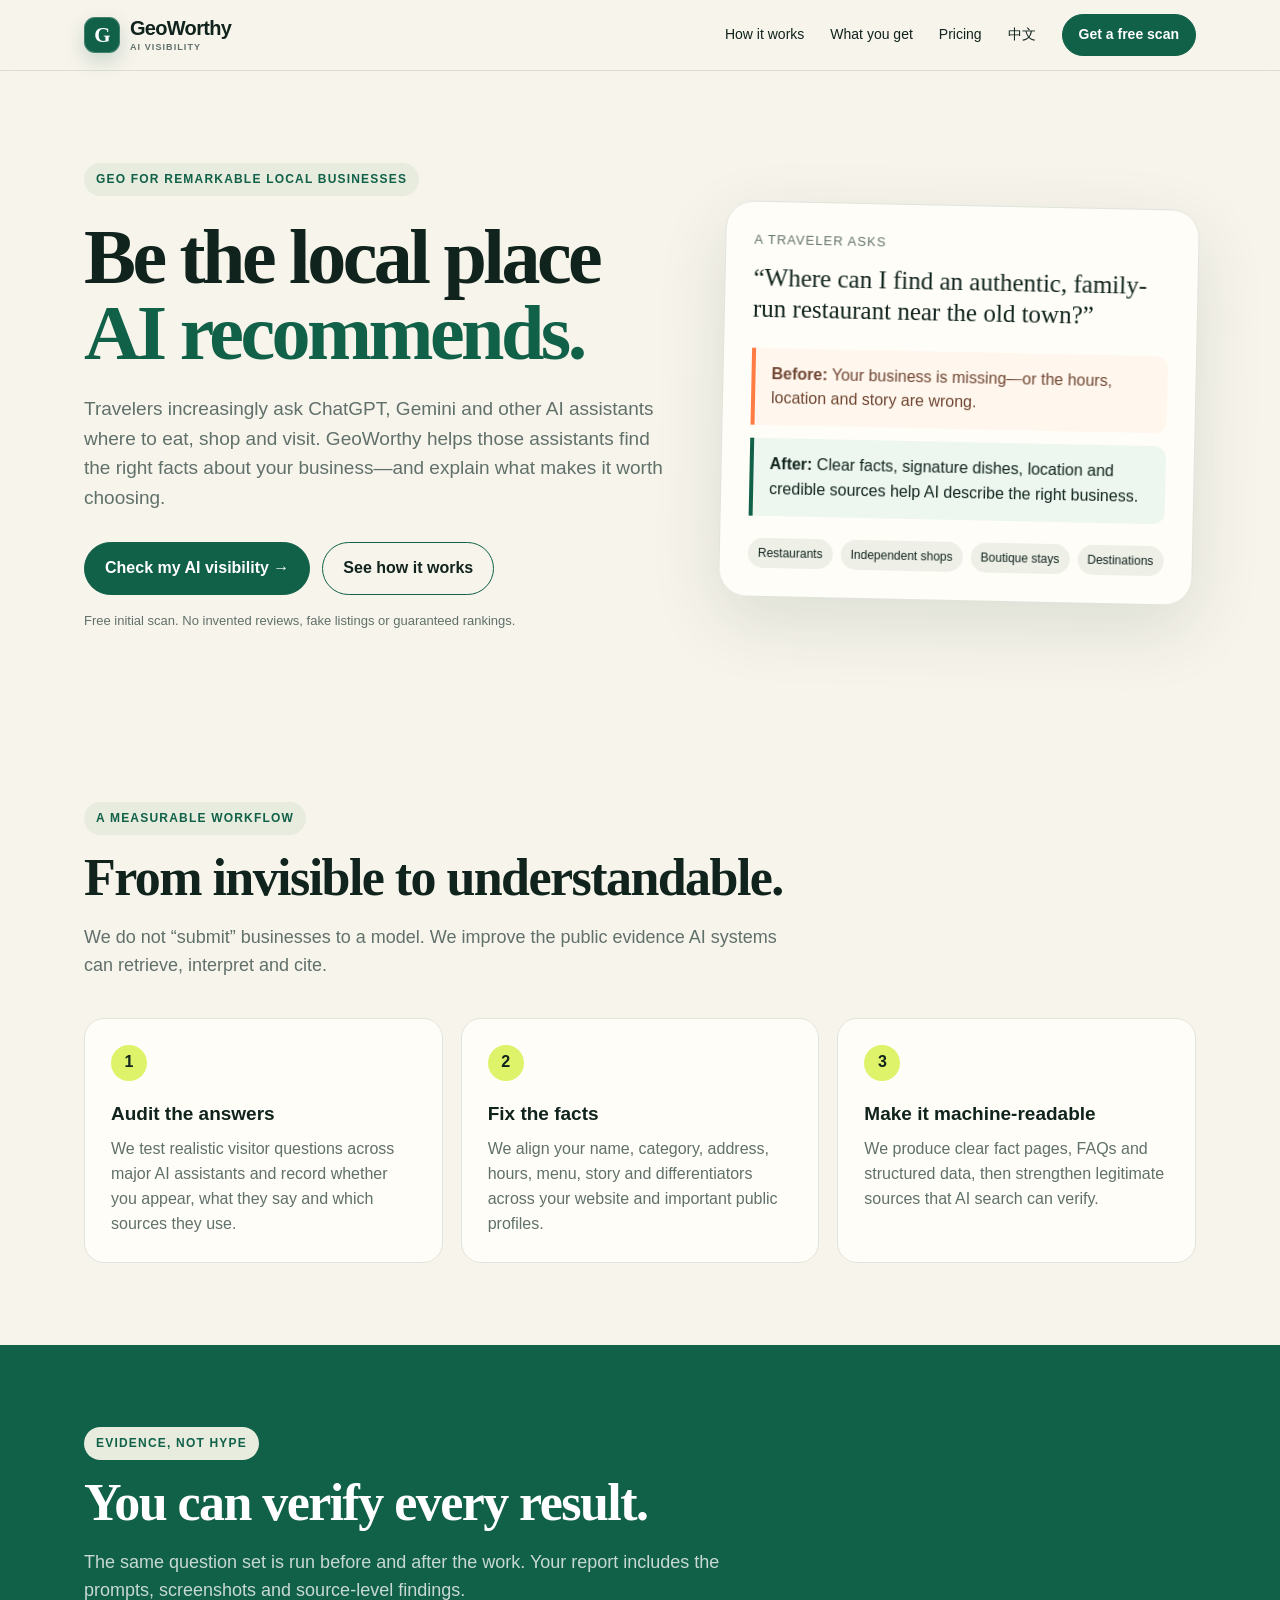
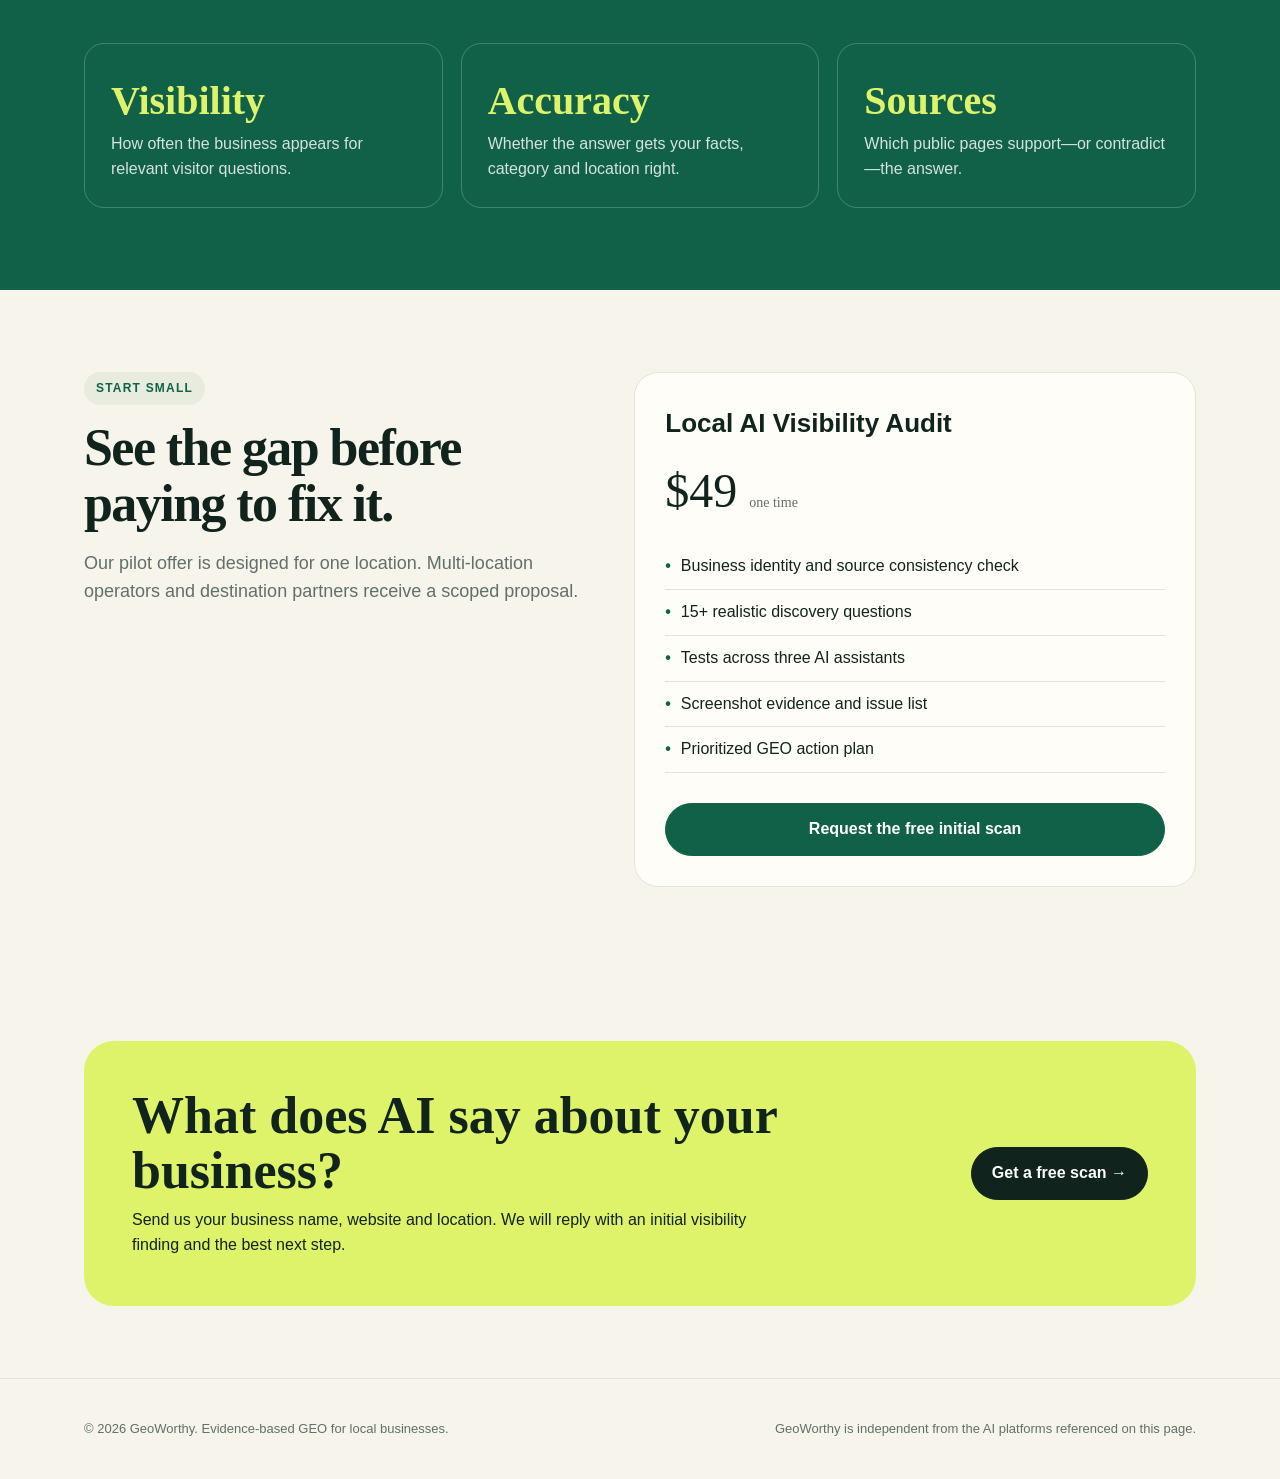
==== en.html @ 6288dee3 "feat: launch GeoWorthy brand site" ====
<!doctype html>
<html lang="en">
<head>
  <meta charset="utf-8">
  <meta name="viewport" content="width=device-width,initial-scale=1">
  <title>GeoWorthy for Local Business — Be recommended by AI</title>
  <meta name="description" content="AI visibility audits and GEO optimization for restaurants, cafés, independent shops, boutique hotels and destinations. Make your business easier for ChatGPT, Gemini and other AI assistants to find, understand and recommend.">
  <link rel="canonical" href="https://geoworthy.com/en.html">
  <link rel="alternate" hreflang="zh-CN" href="https://geoworthy.com/">
  <meta property="og:type" content="website">
  <meta property="og:title" content="GeoWorthy — Be the local place AI recommends">
  <meta property="og:description" content="GEO for remarkable restaurants, shops, stays and destinations. Evidence-based, transparent and verifiable.">
  <link rel="stylesheet" href="https://cdnjs.cloudflare.com/ajax/libs/animate.css/4.1.1/animate.min.css">
  <script type="application/ld+json">
  {
    "@context":"https://schema.org",
    "@type":"Service",
    "name":"GeoWorthy GEO for Local Business",
    "serviceType":"Generative Engine Optimization for local businesses",
    "provider":{"@type":"Organization","name":"GeoWorthy","url":"https://geoworthy.com/"},
    "areaServed":"Worldwide",
    "audience":{"@type":"BusinessAudience","audienceType":"Restaurants, cafés, independent shops, boutique hotels and destinations"},
    "description":"AI visibility auditing and evidence-based GEO optimization that helps local businesses become easier for AI assistants to find, understand and recommend."
  }
  </script>
  <style>
    :root{--ink:#10231d;--muted:#60706a;--paper:#f7f4eb;--card:#fffdf7;--line:#dfe4dc;--green:#116149;--lime:#dff36a;--orange:#ff7d45;--max:1160px}
    *{box-sizing:border-box}html{scroll-behavior:smooth}body{margin:0;color:var(--ink);background:var(--paper);font-family:Inter,ui-sans-serif,-apple-system,BlinkMacSystemFont,"Segoe UI",sans-serif;line-height:1.55}a{color:inherit;text-decoration:none}.wrap{max-width:var(--max);margin:auto;padding:0 24px}
    nav{position:sticky;top:0;z-index:10;background:rgba(247,244,235,.9);backdrop-filter:blur(14px);border-bottom:1px solid rgba(16,35,29,.1)}.nav{height:70px;display:flex;align-items:center;justify-content:space-between}.brand{display:flex;align-items:center;gap:10px;font-weight:850;font-size:20px;letter-spacing:-.035em}.mark{width:36px;height:36px;border-radius:11px;background:var(--green);color:white;display:grid;place-items:center;font:800 21px/1 Georgia,serif;box-shadow:inset 0 0 0 1px rgba(255,255,255,.2),0 8px 20px rgba(17,97,73,.2)}.brand-copy{display:flex;flex-direction:column;line-height:1}.brand-copy small{font-size:9px;letter-spacing:.12em;text-transform:uppercase;color:var(--muted);margin-top:5px}.links{display:flex;align-items:center;gap:26px;font-size:14px}.btn{display:inline-flex;align-items:center;justify-content:center;padding:13px 20px;border-radius:999px;font-weight:750;border:1px solid var(--green);transition:.2s}.btn:hover{transform:translateY(-2px)}.primary{background:var(--green);color:white}.secondary{background:transparent}.small{padding:9px 16px}
    .hero{padding:92px 0 76px;overflow:hidden}.hero-grid{display:grid;grid-template-columns:1.1fr .9fr;gap:58px;align-items:center}.kicker{display:inline-block;padding:7px 12px;border-radius:999px;background:#e7ecde;color:var(--green);font-size:12px;font-weight:850;letter-spacing:.1em;text-transform:uppercase}.hero h1{font-family:Georgia,serif;font-size:clamp(46px,6.5vw,78px);line-height:.98;letter-spacing:-.045em;margin:23px 0}.hero h1 em{font-style:normal;color:var(--green);position:relative}.sub{font-size:19px;color:var(--muted);max-width:650px}.actions{display:flex;gap:12px;flex-wrap:wrap;margin:30px 0 16px}.note{font-size:13px;color:var(--muted)}
    .answer{background:var(--card);border:1px solid var(--line);border-radius:28px;padding:28px;box-shadow:0 24px 70px rgba(27,62,48,.12);transform:rotate(1.2deg)}.ask{font-size:13px;color:var(--muted);text-transform:uppercase;letter-spacing:.08em}.question{font-family:Georgia,serif;font-size:25px;line-height:1.25;margin:12px 0 23px}.result{border-left:4px solid var(--orange);padding:14px 16px;background:#fff6ed;border-radius:0 12px 12px 0;color:#6e4531}.result.good{border-color:var(--green);background:#edf7ef;color:var(--ink);margin-top:13px}.tagrow{display:flex;flex-wrap:wrap;gap:8px;margin-top:22px}.tag{font-size:12px;padding:6px 10px;border-radius:999px;background:#eef0e7}
    section{padding:82px 0}.section-title{font-family:Georgia,serif;font-size:clamp(34px,5vw,52px);line-height:1.08;letter-spacing:-.03em;margin:15px 0}.section-lead{font-size:18px;color:var(--muted);max-width:700px}.grid{display:grid;grid-template-columns:repeat(3,1fr);gap:18px;margin-top:38px}.card{background:var(--card);border:1px solid var(--line);border-radius:20px;padding:26px}.num{display:grid;place-items:center;width:36px;height:36px;border-radius:50%;background:var(--lime);font-weight:900}.card h3{font-size:19px;margin:18px 0 9px}.card p{margin:0;color:var(--muted)}
    .proof{background:var(--green);color:white}.proof .section-lead{color:#c8d8d2}.metric-grid{display:grid;grid-template-columns:repeat(3,1fr);gap:18px;margin-top:38px}.metric{border:1px solid rgba(255,255,255,.22);border-radius:20px;padding:26px}.metric strong{font-family:Georgia,serif;font-size:40px;color:var(--lime);display:block}.metric span{color:#d6e2de}
    .offer{display:grid;grid-template-columns:.95fr 1.05fr;gap:42px;align-items:start}.offerbox{background:var(--card);border:1px solid var(--line);border-radius:24px;padding:30px}.offerbox h3{font-size:26px;margin:0}.price{font-family:Georgia,serif;font-size:48px;margin:10px 0}.offerbox ul{padding:0;list-style:none}.offerbox li{padding:10px 0;border-bottom:1px solid var(--line)}.offerbox li:before{content:'•';color:var(--green);font-weight:900;margin-right:10px}
    .cta{padding:72px 0}.cta-box{border-radius:30px;background:var(--lime);padding:48px;display:flex;align-items:center;justify-content:space-between;gap:32px}.cta h2{font-family:Georgia,serif;font-size:clamp(34px,5vw,52px);line-height:1.05;margin:0 0 10px}.cta p{margin:0;max-width:650px}.cta .btn{background:var(--ink);border-color:var(--ink);color:white;white-space:nowrap}
    footer{padding:40px 0;border-top:1px solid var(--line)}.foot{display:flex;justify-content:space-between;gap:24px;color:var(--muted);font-size:13px}
    .reveal-ready{opacity:0}.animate__animated{--animate-duration:.72s}
    @media(max-width:850px){.links a:not(.btn){display:none}.hero-grid,.offer{grid-template-columns:1fr}.answer{transform:none}.grid,.metric-grid{grid-template-columns:1fr}.cta-box{display:block}.cta .btn{margin-top:24px}.hero{padding-top:60px}}
  </style>
</head>
<body>
  <nav><div class="wrap nav"><a class="brand" href="./" aria-label="GeoWorthy home"><span class="mark" aria-hidden="true">G</span><span class="brand-copy">GeoWorthy<small>AI visibility</small></span></a><div class="links"><a href="#how">How it works</a><a href="#proof">What you get</a><a href="#offer">Pricing</a><a href="./">中文</a><a class="btn primary small" href="mailto:jetty.lee@icloud.com?subject=Free%20GeoWorthy%20visibility%20scan">Get a free scan</a></div></div></nav>

  <main>
    <header class="hero"><div class="wrap hero-grid">
      <div><span class="kicker animate__animated animate__fadeInDown">GEO for remarkable local businesses</span><h1 class="animate__animated animate__fadeInUp">Be the local place <em>AI recommends.</em></h1><p class="sub">Travelers increasingly ask ChatGPT, Gemini and other AI assistants where to eat, shop and visit. GeoWorthy helps those assistants find the right facts about your business—and explain what makes it worth choosing.</p><div class="actions"><a class="btn primary" href="mailto:jetty.lee@icloud.com?subject=Free%20GeoWorthy%20visibility%20scan&amp;body=Business%20name%3A%0AWebsite%3A%0ACity%20and%20country%3A">Check my AI visibility →</a><a class="btn secondary" href="#how">See how it works</a></div><p class="note">Free initial scan. No invented reviews, fake listings or guaranteed rankings.</p></div>
      <div class="answer"><div class="ask">A traveler asks</div><div class="question">“Where can I find an authentic, family-run restaurant near the old town?”</div><div class="result"><strong>Before:</strong> Your business is missing—or the hours, location and story are wrong.</div><div class="result good"><strong>After:</strong> Clear facts, signature dishes, location and credible sources help AI describe the right business.</div><div class="tagrow"><span class="tag">Restaurants</span><span class="tag">Independent shops</span><span class="tag">Boutique stays</span><span class="tag">Destinations</span></div></div>
    </div></header>

    <section id="how"><div class="wrap"><span class="kicker">A measurable workflow</span><h2 class="section-title">From invisible to understandable.</h2><p class="section-lead">We do not “submit” businesses to a model. We improve the public evidence AI systems can retrieve, interpret and cite.</p><div class="grid">
      <article class="card"><span class="num">1</span><h3>Audit the answers</h3><p>We test realistic visitor questions across major AI assistants and record whether you appear, what they say and which sources they use.</p></article>
      <article class="card"><span class="num">2</span><h3>Fix the facts</h3><p>We align your name, category, address, hours, menu, story and differentiators across your website and important public profiles.</p></article>
      <article class="card"><span class="num">3</span><h3>Make it machine-readable</h3><p>We produce clear fact pages, FAQs and structured data, then strengthen legitimate sources that AI search can verify.</p></article>
    </div></div></section>

    <section id="proof" class="proof"><div class="wrap"><span class="kicker">Evidence, not hype</span><h2 class="section-title">You can verify every result.</h2><p class="section-lead">The same question set is run before and after the work. Your report includes the prompts, screenshots and source-level findings.</p><div class="metric-grid"><div class="metric"><strong>Visibility</strong><span>How often the business appears for relevant visitor questions.</span></div><div class="metric"><strong>Accuracy</strong><span>Whether the answer gets your facts, category and location right.</span></div><div class="metric"><strong>Sources</strong><span>Which public pages support—or contradict—the answer.</span></div></div></div></section>

    <section id="offer"><div class="wrap offer"><div><span class="kicker">Start small</span><h2 class="section-title">See the gap before paying to fix it.</h2><p class="section-lead">Our pilot offer is designed for one location. Multi-location operators and destination partners receive a scoped proposal.</p></div><div class="offerbox"><h3>Local AI Visibility Audit</h3><div class="price">$49 <small style="font:500 14px Inter;color:var(--muted)">one time</small></div><ul><li>Business identity and source consistency check</li><li>15+ realistic discovery questions</li><li>Tests across three AI assistants</li><li>Screenshot evidence and issue list</li><li>Prioritized GEO action plan</li></ul><a class="btn primary" style="width:100%;margin-top:14px" href="mailto:jetty.lee@icloud.com?subject=GeoWorthy%20Local%20AI%20Visibility%20Audit&amp;body=Business%20name%3A%0AWebsite%3A%0ACity%20and%20country%3A">Request the free initial scan</a></div></div></section>

    <section class="cta"><div class="wrap"><div class="cta-box"><div><h2>What does AI say about your business?</h2><p>Send us your business name, website and location. We will reply with an initial visibility finding and the best next step.</p></div><a class="btn" href="mailto:jetty.lee@icloud.com?subject=Free%20GeoWorthy%20visibility%20scan&amp;body=Business%20name%3A%0AWebsite%3A%0ACity%20and%20country%3A">Get a free scan →</a></div></div></section>
  </main>

  <footer><div class="wrap foot"><span>© 2026 GeoWorthy. Evidence-based GEO for local businesses.</span><span>GeoWorthy is independent from the AI platforms referenced on this page.</span></div></footer>
  <script>
    if(!window.matchMedia('(prefers-reduced-motion: reduce)').matches){
      const targets=document.querySelectorAll('section .card,section .metric,section .offerbox,section .section-title,section .section-lead,.cta-box');
      targets.forEach(el=>el.classList.add('reveal-ready'));
      const observer=new IntersectionObserver(entries=>entries.forEach(entry=>{
        if(entry.isIntersecting){entry.target.classList.remove('reveal-ready');entry.target.classList.add('animate__animated','animate__fadeInUp');observer.unobserve(entry.target)}
      }),{threshold:.12});
      targets.forEach(el=>observer.observe(el));
    }
  </script>
</body>
</html>
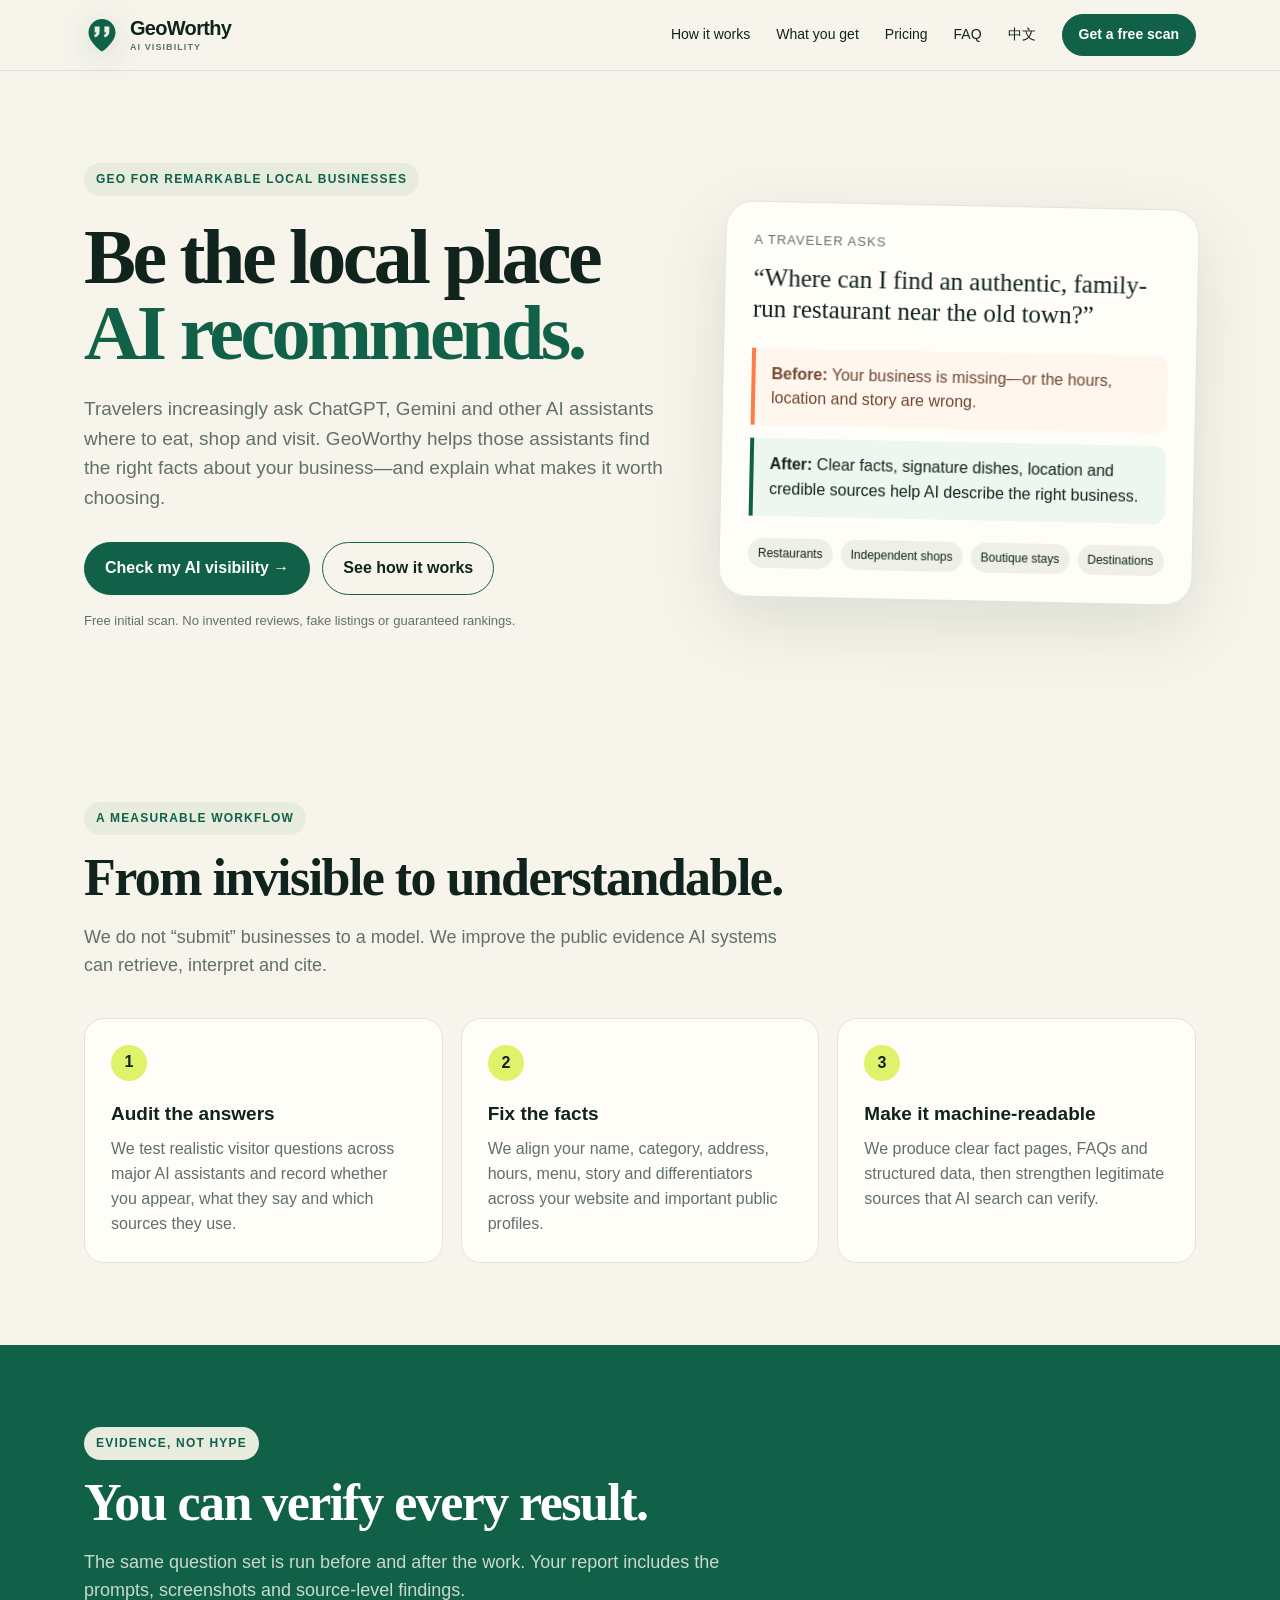
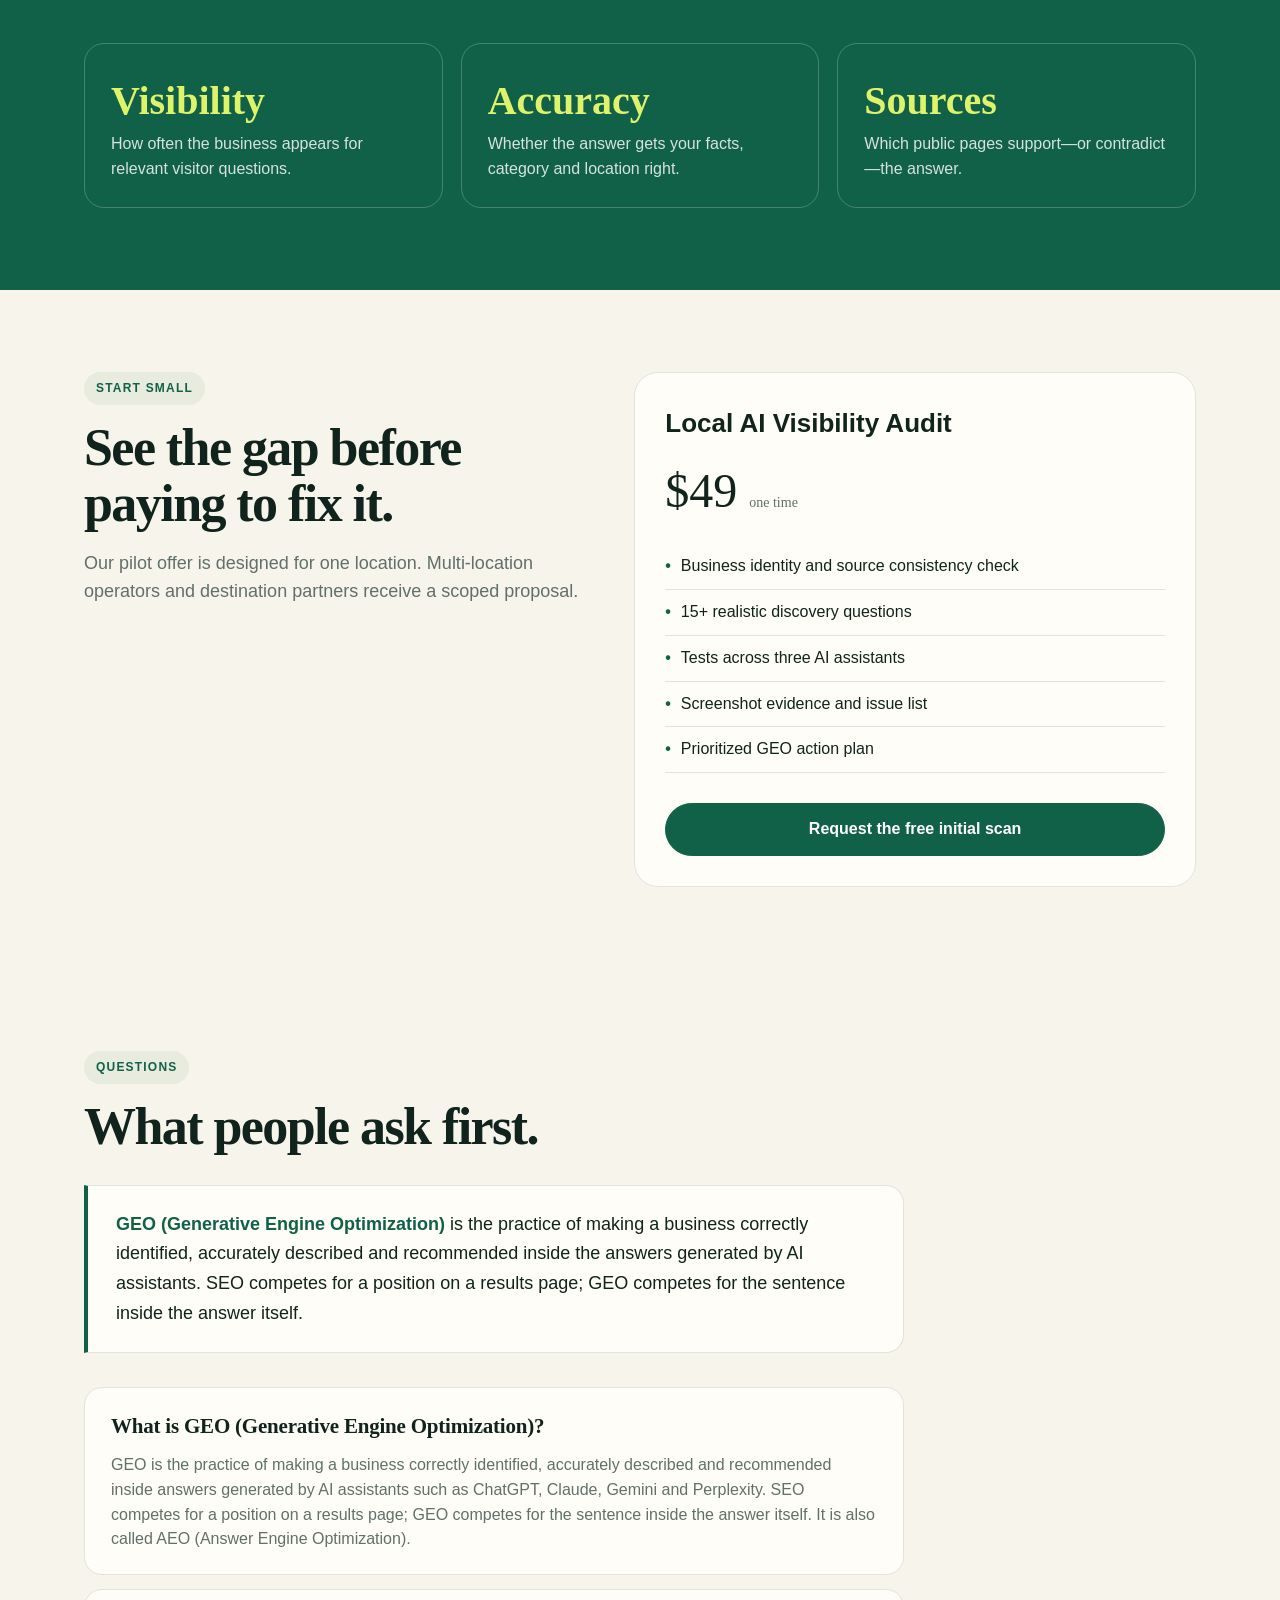
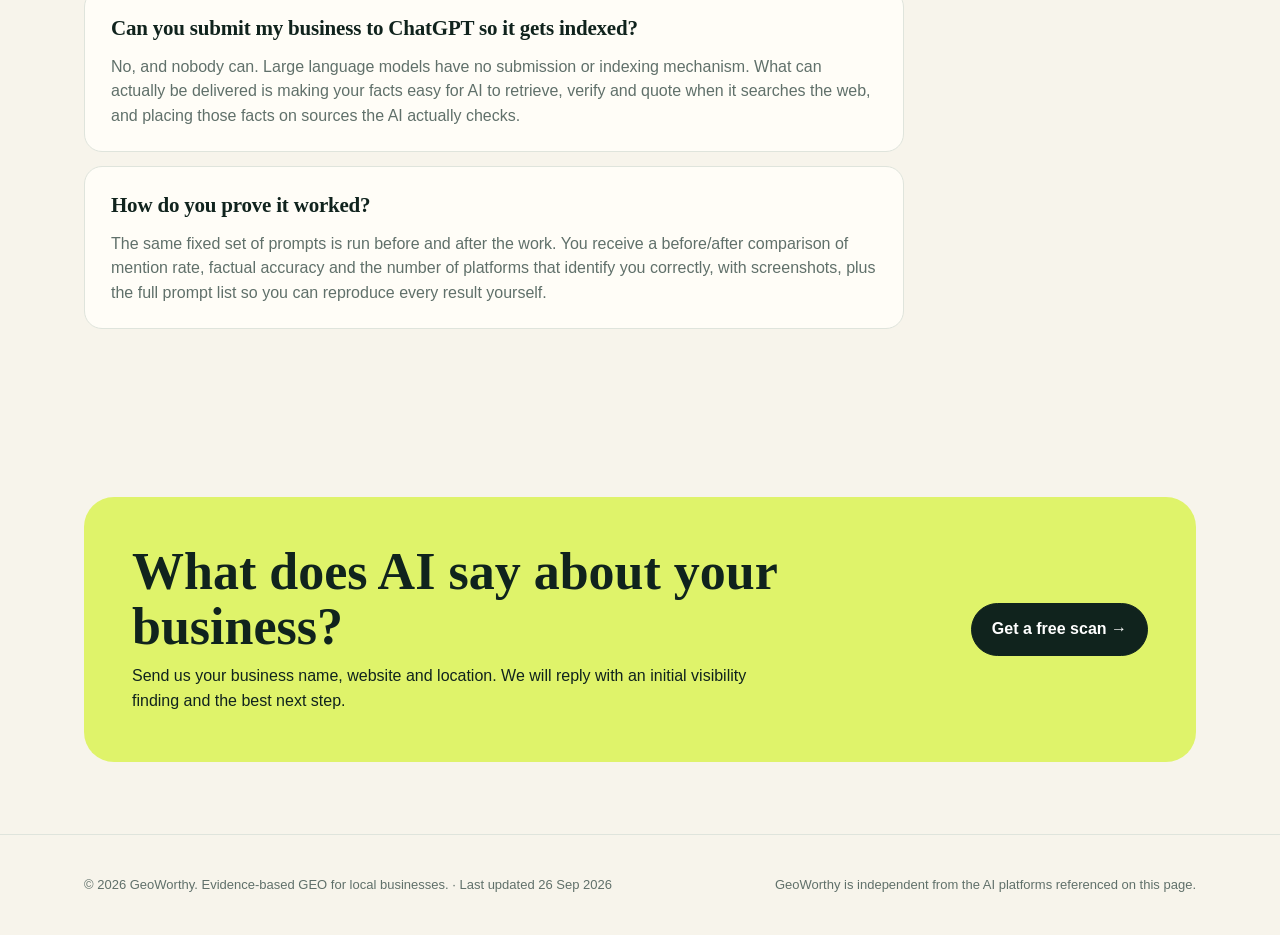
==== commit 321ccce5: "feat(brand+geo): 新 Logo、表单线索直达 Lark、全站 GEO 优化 复现 - 官网只有一个 Georgia 字体的占位字母 G，没有可识别的品牌标识 - sitemap.xml" ====
--- a/en.html
+++ b/en.html
@@ -5,28 +5,169 @@
   <meta name="viewport" content="width=device-width,initial-scale=1">
   <title>GeoWorthy for Local Business — Be recommended by AI</title>
   <meta name="description" content="AI visibility audits and GEO optimization for restaurants, cafés, independent shops, boutique hotels and destinations. Make your business easier for ChatGPT, Gemini and other AI assistants to find, understand and recommend.">
+  <meta name="robots" content="index,follow,max-snippet:-1,max-image-preview:large">
+  <meta name="author" content="GeoWorthy">
   <link rel="canonical" href="https://geoworthy.com/en.html">
+  <link rel="alternate" hreflang="en" href="https://geoworthy.com/en.html">
+  <link rel="alternate" hreflang="x-default" href="https://geoworthy.com/">
+  <link rel="alternate" type="text/plain" title="LLM-friendly summary (llms.txt)" href="https://geoworthy.com/llms.txt">
   <link rel="alternate" hreflang="zh-CN" href="https://geoworthy.com/">
   <meta property="og:type" content="website">
   <meta property="og:title" content="GeoWorthy — Be the local place AI recommends">
   <meta property="og:description" content="GEO for remarkable restaurants, shops, stays and destinations. Evidence-based, transparent and verifiable.">
+  <link rel="icon" href="/favicon.ico" sizes="48x48">
+  <link rel="icon" href="/favicon.svg" type="image/svg+xml">
+  <link rel="apple-touch-icon" href="/apple-touch-icon.png">
+  <meta name="theme-color" content="#116149">
+  <meta property="og:url" content="https://geoworthy.com/en.html">
+  <meta property="og:site_name" content="GeoWorthy">
+  <meta property="og:locale" content="en">
+  <meta property="og:locale:alternate" content="zh_CN">
+  <meta property="og:image" content="https://geoworthy.com/assets/og-image.jpg">
+  <meta property="og:image:width" content="1200">
+  <meta property="og:image:height" content="630">
+  <meta name="twitter:card" content="summary_large_image">
+  <meta name="twitter:title" content="GeoWorthy — Be the local place AI recommends">
+  <meta name="twitter:description" content="GEO for remarkable restaurants, shops, stays and destinations. Evidence-based, transparent and verifiable.">
+  <meta name="twitter:image" content="https://geoworthy.com/assets/og-image.jpg">
   <link rel="stylesheet" href="https://cdnjs.cloudflare.com/ajax/libs/animate.css/4.1.1/animate.min.css">
   <script type="application/ld+json">
-  {
-    "@context":"https://schema.org",
-    "@type":"Service",
-    "name":"GeoWorthy GEO for Local Business",
-    "serviceType":"Generative Engine Optimization for local businesses",
-    "provider":{"@type":"Organization","name":"GeoWorthy","url":"https://geoworthy.com/"},
-    "areaServed":"Worldwide",
-    "audience":{"@type":"BusinessAudience","audienceType":"Restaurants, cafés, independent shops, boutique hotels and destinations"},
-    "description":"AI visibility auditing and evidence-based GEO optimization that helps local businesses become easier for AI assistants to find, understand and recommend."
-  }
+{
+  "@context": "https://schema.org",
+  "@graph": [
+    {
+      "@type": "Organization",
+      "@id": "https://geoworthy.com/#org",
+      "name": "GeoWorthy",
+      "url": "https://geoworthy.com/",
+      "logo": {
+        "@type": "ImageObject",
+        "url": "https://geoworthy.com/assets/logo.svg",
+        "width": 512,
+        "height": 512
+      },
+      "image": "https://geoworthy.com/assets/og-image.jpg",
+      "email": "jetty.lee@icloud.com",
+      "description": "GeoWorthy is a Generative Engine Optimization (GEO) provider. We help local businesses and personal brands get found, understood and recommended correctly by AI assistants such as ChatGPT, Claude, Gemini, Perplexity, DeepSeek and Doubao.",
+      "slogan": "Be the local place AI recommends",
+      "knowsAbout": [
+        "Generative Engine Optimization",
+        "Answer Engine Optimization",
+        "AI search visibility",
+        "AI mention rate",
+        "structured data and Schema markup",
+        "llms.txt",
+        "local business AI visibility"
+      ],
+      "contactPoint": {
+        "@type": "ContactPoint",
+        "contactType": "sales",
+        "email": "jetty.lee@icloud.com",
+        "availableLanguage": [
+          "en",
+          "zh-CN"
+        ],
+        "areaServed": "Worldwide"
+      }
+    },
+    {
+      "@type": "WebSite",
+      "@id": "https://geoworthy.com/#website-en",
+      "url": "https://geoworthy.com/en.html",
+      "name": "GeoWorthy",
+      "inLanguage": "en",
+      "publisher": {
+        "@id": "https://geoworthy.com/#org"
+      }
+    },
+    {
+      "@type": "WebPage",
+      "@id": "https://geoworthy.com/en.html#webpage",
+      "url": "https://geoworthy.com/en.html",
+      "name": "GeoWorthy for Local Business — Be recommended by AI",
+      "description": "AI visibility audits and GEO optimization for restaurants, cafes, independent shops, boutique hotels and destinations.",
+      "isPartOf": {
+        "@id": "https://geoworthy.com/#website-en"
+      },
+      "inLanguage": "en",
+      "datePublished": "2026-08-14",
+      "dateModified": "2026-09-26",
+      "primaryImageOfPage": {
+        "@type": "ImageObject",
+        "url": "https://geoworthy.com/assets/og-image.jpg"
+      },
+      "speakable": {
+        "@type": "SpeakableSpecification",
+        "cssSelector": [
+          "h1",
+          ".sub"
+        ]
+      }
+    },
+    {
+      "@type": "DefinedTerm",
+      "@id": "https://geoworthy.com/en.html#term-geo",
+      "name": "GEO (Generative Engine Optimization)",
+      "alternateName": [
+        "Answer Engine Optimization",
+        "AEO",
+        "AI search optimization"
+      ],
+      "description": "The practice of making a brand or person correctly identified, accurately described and recommended inside the answers generated by AI assistants such as ChatGPT, Claude, Gemini, Perplexity, DeepSeek and Doubao. Unlike SEO, it optimizes who gets cited inside a generated answer rather than where a page ranks on a results page."
+    },
+    {
+      "@type": "Service",
+      "@id": "https://geoworthy.com/#service-en",
+      "name": "GeoWorthy GEO for Local Business",
+      "serviceType": "Generative Engine Optimization for local businesses",
+      "provider": {
+        "@id": "https://geoworthy.com/#org"
+      },
+      "areaServed": "Worldwide",
+      "audience": {
+        "@type": "BusinessAudience",
+        "audienceType": "Restaurants, cafes, independent shops, boutique hotels and destinations"
+      },
+      "description": "AI visibility auditing and evidence-based GEO optimization that helps local businesses become easier for AI assistants to find, understand and recommend. No invented reviews, no fake listings, no guaranteed rankings."
+    },
+    {
+      "@type": "FAQPage",
+      "@id": "https://geoworthy.com/en.html#faq",
+      "inLanguage": "en",
+      "mainEntity": [
+        {
+          "@type": "Question",
+          "name": "What is GEO (Generative Engine Optimization)?",
+          "acceptedAnswer": {
+            "@type": "Answer",
+            "text": "GEO is the practice of making a business correctly identified, accurately described and recommended inside answers generated by AI assistants such as ChatGPT, Claude, Gemini and Perplexity. SEO competes for a position on a results page; GEO competes for the sentence inside the answer itself. It is also called AEO (Answer Engine Optimization)."
+          }
+        },
+        {
+          "@type": "Question",
+          "name": "Can you submit my business to ChatGPT so it gets indexed?",
+          "acceptedAnswer": {
+            "@type": "Answer",
+            "text": "No, and nobody can. Large language models have no submission or indexing mechanism. What can actually be delivered is making your facts easy for AI to retrieve, verify and quote when it searches the web, and placing those facts on sources the AI actually checks."
+          }
+        },
+        {
+          "@type": "Question",
+          "name": "How do you prove it worked?",
+          "acceptedAnswer": {
+            "@type": "Answer",
+            "text": "The same fixed set of prompts is run before and after the work. You receive a before/after comparison of mention rate, factual accuracy and the number of platforms that identify you correctly, with screenshots, plus the full prompt list so you can reproduce every result yourself."
+          }
+        }
+      ]
+    }
+  ]
+}
   </script>
   <style>
     :root{--ink:#10231d;--muted:#60706a;--paper:#f7f4eb;--card:#fffdf7;--line:#dfe4dc;--green:#116149;--lime:#dff36a;--orange:#ff7d45;--max:1160px}
     *{box-sizing:border-box}html{scroll-behavior:smooth}body{margin:0;color:var(--ink);background:var(--paper);font-family:Inter,ui-sans-serif,-apple-system,BlinkMacSystemFont,"Segoe UI",sans-serif;line-height:1.55}a{color:inherit;text-decoration:none}.wrap{max-width:var(--max);margin:auto;padding:0 24px}
-    nav{position:sticky;top:0;z-index:10;background:rgba(247,244,235,.9);backdrop-filter:blur(14px);border-bottom:1px solid rgba(16,35,29,.1)}.nav{height:70px;display:flex;align-items:center;justify-content:space-between}.brand{display:flex;align-items:center;gap:10px;font-weight:850;font-size:20px;letter-spacing:-.035em}.mark{width:36px;height:36px;border-radius:11px;background:var(--green);color:white;display:grid;place-items:center;font:800 21px/1 Georgia,serif;box-shadow:inset 0 0 0 1px rgba(255,255,255,.2),0 8px 20px rgba(17,97,73,.2)}.brand-copy{display:flex;flex-direction:column;line-height:1}.brand-copy small{font-size:9px;letter-spacing:.12em;text-transform:uppercase;color:var(--muted);margin-top:5px}.links{display:flex;align-items:center;gap:26px;font-size:14px}.btn{display:inline-flex;align-items:center;justify-content:center;padding:13px 20px;border-radius:999px;font-weight:750;border:1px solid var(--green);transition:.2s}.btn:hover{transform:translateY(-2px)}.primary{background:var(--green);color:white}.secondary{background:transparent}.small{padding:9px 16px}
+    nav{position:sticky;top:0;z-index:10;background:rgba(247,244,235,.9);backdrop-filter:blur(14px);border-bottom:1px solid rgba(16,35,29,.1)}.nav{height:70px;display:flex;align-items:center;justify-content:space-between}.brand{display:flex;align-items:center;gap:10px;font-weight:850;font-size:20px;letter-spacing:-.035em}.mark{width:36px;height:36px;display:grid;place-items:center;flex:0 0 auto;color:var(--green);filter:drop-shadow(0 6px 16px rgba(17,97,73,.22))}.mark svg{width:36px;height:36px;display:block}.brand-copy{display:flex;flex-direction:column;line-height:1}.brand-copy small{font-size:9px;letter-spacing:.12em;text-transform:uppercase;color:var(--muted);margin-top:5px}.links{display:flex;align-items:center;gap:26px;font-size:14px}.btn{display:inline-flex;align-items:center;justify-content:center;padding:13px 20px;border-radius:999px;font-weight:750;border:1px solid var(--green);transition:.2s}.btn:hover{transform:translateY(-2px)}.primary{background:var(--green);color:white}.secondary{background:transparent}.small{padding:9px 16px}
     .hero{padding:92px 0 76px;overflow:hidden}.hero-grid{display:grid;grid-template-columns:1.1fr .9fr;gap:58px;align-items:center}.kicker{display:inline-block;padding:7px 12px;border-radius:999px;background:#e7ecde;color:var(--green);font-size:12px;font-weight:850;letter-spacing:.1em;text-transform:uppercase}.hero h1{font-family:Georgia,serif;font-size:clamp(46px,6.5vw,78px);line-height:.98;letter-spacing:-.045em;margin:23px 0}.hero h1 em{font-style:normal;color:var(--green);position:relative}.sub{font-size:19px;color:var(--muted);max-width:650px}.actions{display:flex;gap:12px;flex-wrap:wrap;margin:30px 0 16px}.note{font-size:13px;color:var(--muted)}
     .answer{background:var(--card);border:1px solid var(--line);border-radius:28px;padding:28px;box-shadow:0 24px 70px rgba(27,62,48,.12);transform:rotate(1.2deg)}.ask{font-size:13px;color:var(--muted);text-transform:uppercase;letter-spacing:.08em}.question{font-family:Georgia,serif;font-size:25px;line-height:1.25;margin:12px 0 23px}.result{border-left:4px solid var(--orange);padding:14px 16px;background:#fff6ed;border-radius:0 12px 12px 0;color:#6e4531}.result.good{border-color:var(--green);background:#edf7ef;color:var(--ink);margin-top:13px}.tagrow{display:flex;flex-wrap:wrap;gap:8px;margin-top:22px}.tag{font-size:12px;padding:6px 10px;border-radius:999px;background:#eef0e7}
     section{padding:82px 0}.section-title{font-family:Georgia,serif;font-size:clamp(34px,5vw,52px);line-height:1.08;letter-spacing:-.03em;margin:15px 0}.section-lead{font-size:18px;color:var(--muted);max-width:700px}.grid{display:grid;grid-template-columns:repeat(3,1fr);gap:18px;margin-top:38px}.card{background:var(--card);border:1px solid var(--line);border-radius:20px;padding:26px}.num{display:grid;place-items:center;width:36px;height:36px;border-radius:50%;background:var(--lime);font-weight:900}.card h3{font-size:19px;margin:18px 0 9px}.card p{margin:0;color:var(--muted)}
@@ -34,12 +175,12 @@
     .offer{display:grid;grid-template-columns:.95fr 1.05fr;gap:42px;align-items:start}.offerbox{background:var(--card);border:1px solid var(--line);border-radius:24px;padding:30px}.offerbox h3{font-size:26px;margin:0}.price{font-family:Georgia,serif;font-size:48px;margin:10px 0}.offerbox ul{padding:0;list-style:none}.offerbox li{padding:10px 0;border-bottom:1px solid var(--line)}.offerbox li:before{content:'•';color:var(--green);font-weight:900;margin-right:10px}
     .cta{padding:72px 0}.cta-box{border-radius:30px;background:var(--lime);padding:48px;display:flex;align-items:center;justify-content:space-between;gap:32px}.cta h2{font-family:Georgia,serif;font-size:clamp(34px,5vw,52px);line-height:1.05;margin:0 0 10px}.cta p{margin:0;max-width:650px}.cta .btn{background:var(--ink);border-color:var(--ink);color:white;white-space:nowrap}
     footer{padding:40px 0;border-top:1px solid var(--line)}.foot{display:flex;justify-content:space-between;gap:24px;color:var(--muted);font-size:13px}
-    .reveal-ready{opacity:0}.animate__animated{--animate-duration:.72s}
+    .faq{max-width:820px}.faq-item{background:var(--card);border:1px solid var(--line);border-radius:18px;padding:22px 26px;margin-bottom:14px}.faq-item h3{font-family:Georgia,serif;font-size:21px;margin:0 0 10px;letter-spacing:-.01em}.faq-item p{margin:0;color:var(--muted)}.defbox{background:var(--card);border:1px solid var(--line);border-left:4px solid var(--green);border-radius:0 18px 18px 0;padding:24px 28px;margin:30px 0 0;max-width:820px}.defbox p{margin:0;font-size:18px;line-height:1.65}.defbox strong{color:var(--green)}.animate__animated{--animate-duration:.72s}
     @media(max-width:850px){.links a:not(.btn){display:none}.hero-grid,.offer{grid-template-columns:1fr}.answer{transform:none}.grid,.metric-grid{grid-template-columns:1fr}.cta-box{display:block}.cta .btn{margin-top:24px}.hero{padding-top:60px}}
   </style>
 </head>
 <body>
-  <nav><div class="wrap nav"><a class="brand" href="./" aria-label="GeoWorthy home"><span class="mark" aria-hidden="true">G</span><span class="brand-copy">GeoWorthy<small>AI visibility</small></span></a><div class="links"><a href="#how">How it works</a><a href="#proof">What you get</a><a href="#offer">Pricing</a><a href="./">中文</a><a class="btn primary small" href="mailto:jetty.lee@icloud.com?subject=Free%20GeoWorthy%20visibility%20scan">Get a free scan</a></div></div></nav>
+  <nav><div class="wrap nav"><a class="brand" href="./" aria-label="GeoWorthy home"><span class="mark"><svg viewBox="0 0 48 48" aria-hidden="true" focusable="false"><path fill="currentColor" fill-rule="evenodd" d="M24 2.5C14.1 2.5 6 10.6 6 20.5c0 12.4 15.9 24.2 16.6 24.7a2.4 2.4 0 0 0 2.8 0C26.1 44.7 42 32.9 42 20.5 42 10.6 33.9 2.5 24 2.5Z M14.2 12.8h6.6v6.6c0 3.9-2.2 6.6-6 7.8l-1.5-3.1c2-.8 3.1-1.8 3.3-3.3h-2.4z M27.2 12.8h6.6v6.6c0 3.9-2.2 6.6-6 7.8l-1.5-3.1c2-.8 3.1-1.8 3.3-3.3h-2.4z"/></svg></span><span class="brand-copy">GeoWorthy<small>AI visibility</small></span></a><div class="links"><a href="#how">How it works</a><a href="#proof">What you get</a><a href="#offer">Pricing</a><a href="#faq">FAQ</a><a href="./">中文</a><a class="btn primary small" href="mailto:jetty.lee@icloud.com?subject=Free%20GeoWorthy%20visibility%20scan">Get a free scan</a></div></div></nav>
 
   <main>
     <header class="hero"><div class="wrap hero-grid">
@@ -57,10 +198,18 @@
 
     <section id="offer"><div class="wrap offer"><div><span class="kicker">Start small</span><h2 class="section-title">See the gap before paying to fix it.</h2><p class="section-lead">Our pilot offer is designed for one location. Multi-location operators and destination partners receive a scoped proposal.</p></div><div class="offerbox"><h3>Local AI Visibility Audit</h3><div class="price">$49 <small style="font:500 14px Inter;color:var(--muted)">one time</small></div><ul><li>Business identity and source consistency check</li><li>15+ realistic discovery questions</li><li>Tests across three AI assistants</li><li>Screenshot evidence and issue list</li><li>Prioritized GEO action plan</li></ul><a class="btn primary" style="width:100%;margin-top:14px" href="mailto:jetty.lee@icloud.com?subject=GeoWorthy%20Local%20AI%20Visibility%20Audit&amp;body=Business%20name%3A%0AWebsite%3A%0ACity%20and%20country%3A">Request the free initial scan</a></div></div></section>
 
+    <section id="faq"><div class="wrap"><span class="kicker">Questions</span><h2 class="section-title">What people ask first.</h2>
+      <div class="defbox"><p><strong>GEO (Generative Engine Optimization)</strong> is the practice of making a business correctly identified, accurately described and recommended inside the answers generated by AI assistants. SEO competes for a position on a results page; GEO competes for the sentence inside the answer itself.</p></div>
+      <div class="faq" style="margin-top:34px">
+        <div class="faq-item"><h3>What is GEO (Generative Engine Optimization)?</h3><p>GEO is the practice of making a business correctly identified, accurately described and recommended inside answers generated by AI assistants such as ChatGPT, Claude, Gemini and Perplexity. SEO competes for a position on a results page; GEO competes for the sentence inside the answer itself. It is also called AEO (Answer Engine Optimization).</p></div>
+        <div class="faq-item"><h3>Can you submit my business to ChatGPT so it gets indexed?</h3><p>No, and nobody can. Large language models have no submission or indexing mechanism. What can actually be delivered is making your facts easy for AI to retrieve, verify and quote when it searches the web, and placing those facts on sources the AI actually checks.</p></div>
+        <div class="faq-item"><h3>How do you prove it worked?</h3><p>The same fixed set of prompts is run before and after the work. You receive a before/after comparison of mention rate, factual accuracy and the number of platforms that identify you correctly, with screenshots, plus the full prompt list so you can reproduce every result yourself.</p></div>
+      </div></div></section>
+
     <section class="cta"><div class="wrap"><div class="cta-box"><div><h2>What does AI say about your business?</h2><p>Send us your business name, website and location. We will reply with an initial visibility finding and the best next step.</p></div><a class="btn" href="mailto:jetty.lee@icloud.com?subject=Free%20GeoWorthy%20visibility%20scan&amp;body=Business%20name%3A%0AWebsite%3A%0ACity%20and%20country%3A">Get a free scan →</a></div></div></section>
   </main>
 
-  <footer><div class="wrap foot"><span>© 2026 GeoWorthy. Evidence-based GEO for local businesses.</span><span>GeoWorthy is independent from the AI platforms referenced on this page.</span></div></footer>
+  <footer><div class="wrap foot"><span>© 2026 GeoWorthy. Evidence-based GEO for local businesses. · Last updated <time datetime="2026-09-26">26 Sep 2026</time></span><span>GeoWorthy is independent from the AI platforms referenced on this page.</span></div></footer>
   <script>
     if(!window.matchMedia('(prefers-reduced-motion: reduce)').matches){
       const targets=document.querySelectorAll('section .card,section .metric,section .offerbox,section .section-title,section .section-lead,.cta-box');
